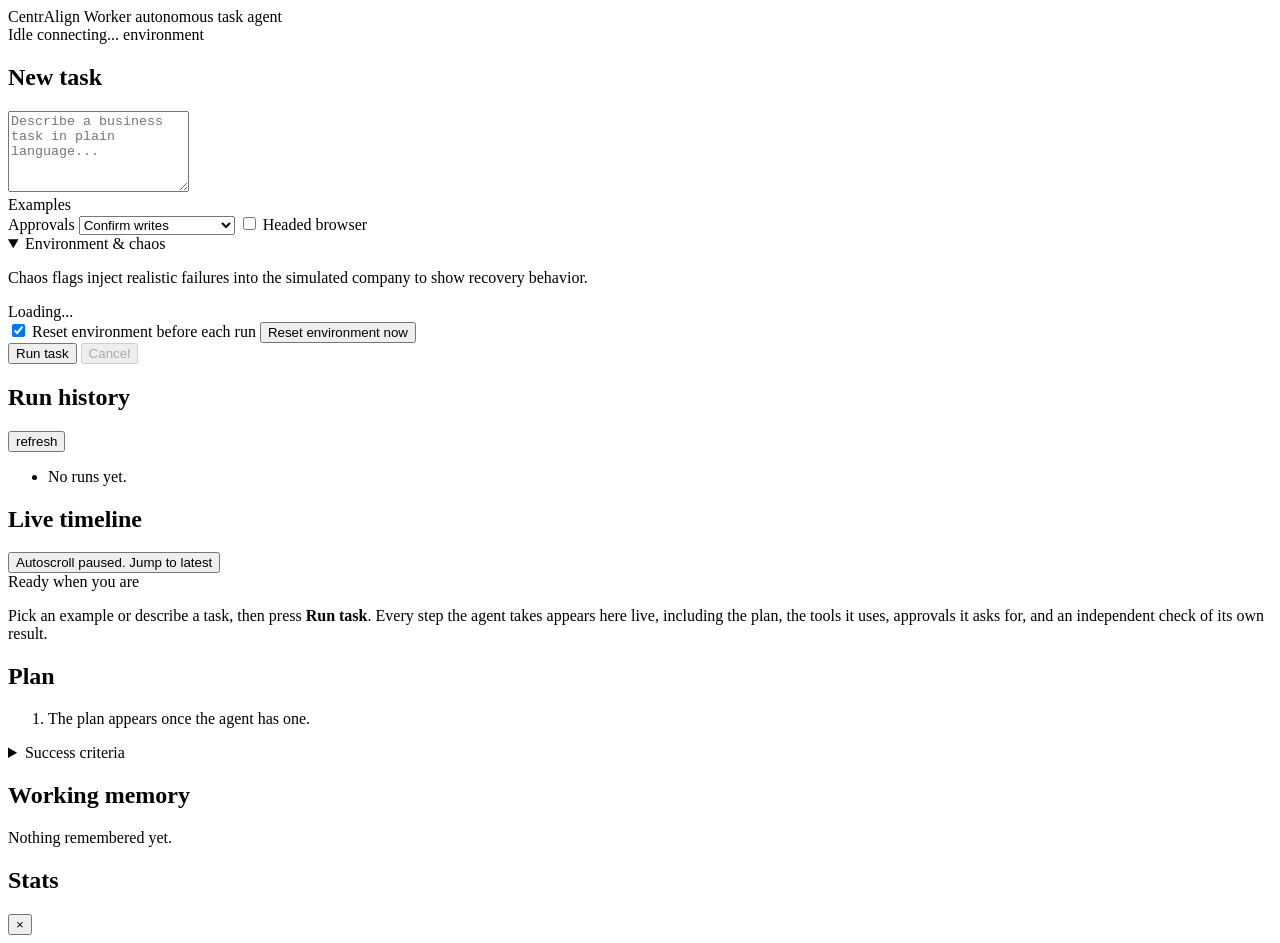
==== worker/ui/index.html @ 41c17238 "Autonomous AI task worker for CentrAlignAI" ====
<!doctype html>
<html lang="en">
<head>
  <meta charset="utf-8">
  <meta name="viewport" content="width=device-width, initial-scale=1">
  <title>CentrAlign Worker</title>
  <link rel="icon" href="data:image/svg+xml,%3Csvg xmlns='http://www.w3.org/2000/svg' viewBox='0 0 32 32'%3E%3Crect width='32' height='32' rx='8' fill='%234f46e5'/%3E%3Cpath d='M9 16.5l5 5 9-11' fill='none' stroke='white' stroke-width='3' stroke-linecap='round' stroke-linejoin='round'/%3E%3C/svg%3E">
  <link rel="stylesheet" href="/ui/styles.css">
</head>
<body>
  <header class="topbar">
    <div class="brand">
      <span class="logo" aria-hidden="true"></span>
      <span class="brand-name">CentrAlign Worker</span>
      <span class="brand-sub">autonomous task agent</span>
    </div>
    <div class="topbar-right">
      <span id="run-pill" class="pill pill-idle" title="Status of the run being viewed">Idle</span>
      <span id="model-badge" class="badge badge-model" title="LLM provider and model">connecting...</span>
      <span class="sim-status" title="Simulated company environment (port 8001)">
        <span id="sim-dot" class="dot dot-unknown"></span><span id="sim-label">environment</span>
      </span>
    </div>
  </header>

  <main class="layout">
    <!-- LEFT: controls -->
    <aside class="col col-left">
      <section class="card">
        <h2>New task</h2>
        <textarea id="task" rows="5" placeholder="Describe a business task in plain language..." spellcheck="false"></textarea>
        <div class="field-label">Examples</div>
        <div id="presets" class="chips"></div>

        <div class="row">
          <label class="field">
            <span class="field-label">Approvals</span>
            <select id="approval-mode">
              <option value="confirm_writes">Confirm writes</option>
              <option value="confirm_all">Confirm everything</option>
              <option value="auto">Auto (irreversible only)</option>
            </select>
          </label>
          <label class="switch" title="Show the real browser window while the agent works">
            <input type="checkbox" id="headed">
            <span class="slider"></span>
            <span class="switch-label">Headed browser</span>
          </label>
        </div>

        <details class="env" open>
          <summary>Environment &amp; chaos</summary>
          <p class="hint">Chaos flags inject realistic failures into the simulated company to show recovery behavior.</p>
          <div id="chaos" class="chaos-list"><span class="muted">Loading...</span></div>
          <label class="check"><input type="checkbox" id="reset-before" checked> Reset environment before each run</label>
          <button id="reset-btn" class="btn btn-ghost" type="button">Reset environment now</button>
        </details>

        <div class="actions">
          <button id="run-btn" class="btn btn-primary" type="button">Run task</button>
          <button id="cancel-btn" class="btn btn-danger-ghost" type="button" disabled>Cancel</button>
        </div>
      </section>

      <section class="card">
        <div class="card-head"><h2>Run history</h2><button id="history-refresh" class="link-btn" type="button">refresh</button></div>
        <ul id="history" class="history"><li class="muted small">No runs yet.</li></ul>
      </section>
    </aside>

    <!-- CENTER: timeline -->
    <section class="col col-center">
      <div class="center-head">
        <h2>Live timeline</h2>
        <span id="timeline-meta" class="muted small"></span>
        <button id="autoscroll-btn" class="btn btn-small hidden" type="button">Autoscroll paused. Jump to latest</button>
      </div>
      <div id="scroller" class="scroller">
        <div id="pending"></div>
        <div id="timeline" class="timeline">
          <div id="empty" class="empty">
            <div class="empty-title">Ready when you are</div>
            <p>Pick an example or describe a task, then press <b>Run task</b>. Every step the agent takes appears here live,
            including the plan, the tools it uses, approvals it asks for, and an independent check of its own result.</p>
          </div>
        </div>
      </div>
    </section>

    <!-- RIGHT: state -->
    <aside class="col col-right">
      <section class="card">
        <h2>Plan</h2>
        <div id="goal" class="goal muted small"></div>
        <ol id="plan" class="plan"><li class="muted small plain">The plan appears once the agent has one.</li></ol>
        <details id="criteria-box" class="criteria hidden"><summary>Success criteria</summary><ul id="criteria"></ul></details>
      </section>

      <section class="card">
        <h2>Working memory</h2>
        <div id="memory" class="memory"><span class="muted small">Nothing remembered yet.</span></div>
      </section>

      <section class="card">
        <h2>Stats</h2>
        <dl id="stats" class="stats"></dl>
      </section>
    </aside>
  </main>

  <div id="lightbox" class="lightbox hidden" role="dialog" aria-modal="true">
    <button id="lightbox-close" class="lightbox-close" type="button" aria-label="Close">&times;</button>
    <img id="lightbox-img" alt="">
    <div id="lightbox-caption" class="lightbox-caption"></div>
  </div>
  <div id="toasts" class="toasts" aria-live="polite"></div>

  <script src="/ui/app.js"></script>
</body>
</html>
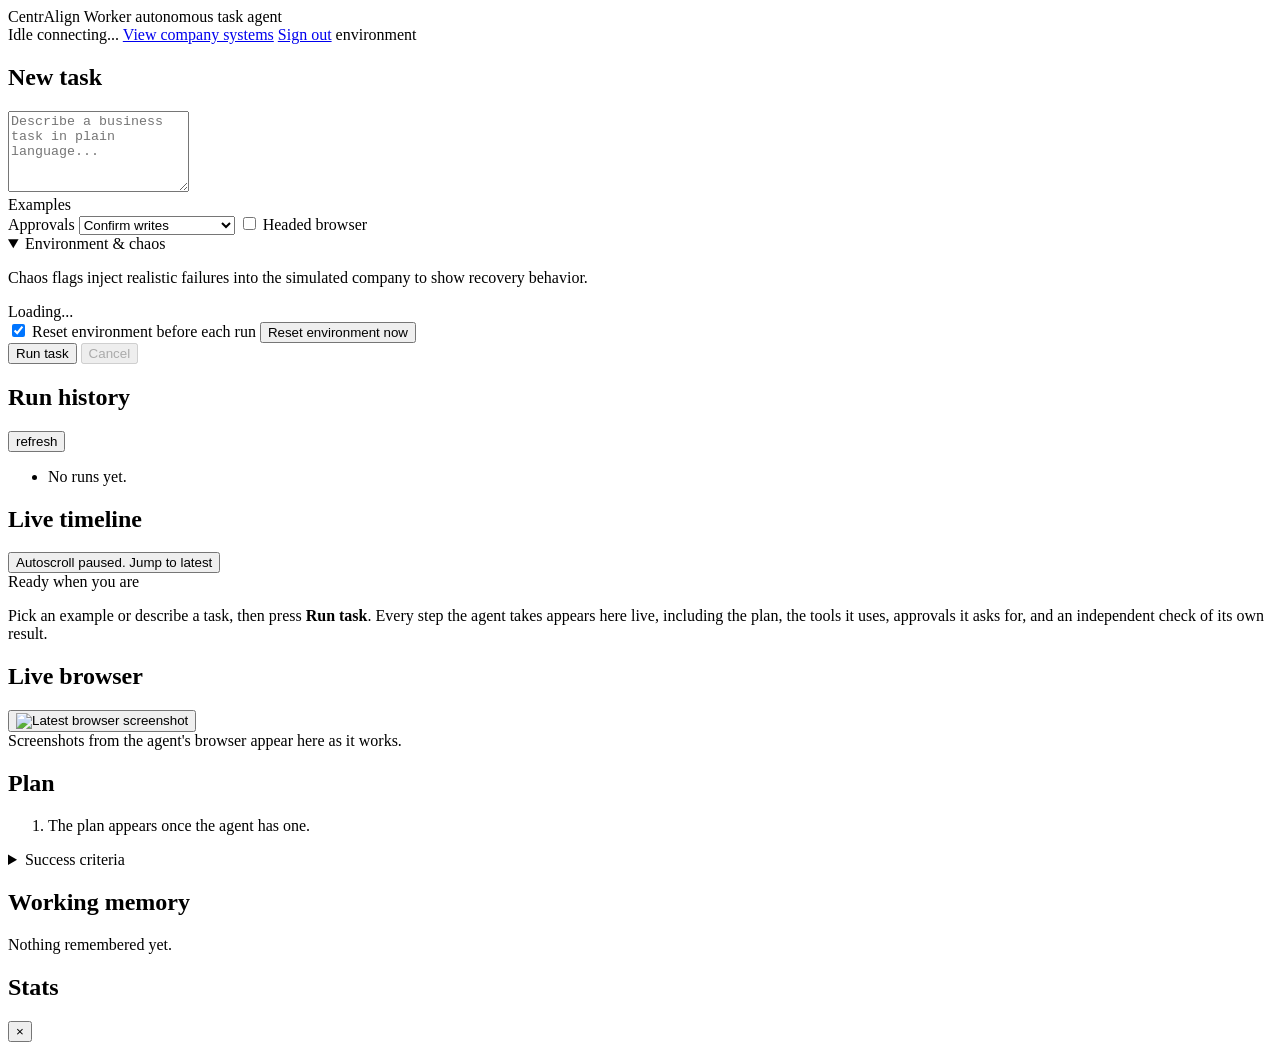
==== commit 9afbdcea: "Before Deployment updates" ====
--- a/worker/ui/index.html
+++ b/worker/ui/index.html
@@ -17,7 +17,10 @@
     <div class="topbar-right">
       <span id="run-pill" class="pill pill-idle" title="Status of the run being viewed">Idle</span>
       <span id="model-badge" class="badge badge-model" title="LLM provider and model">connecting...</span>
-      <span class="sim-status" title="Simulated company environment (port 8001)">
+      <a id="company-link" class="topbar-link hidden" href="/company" target="_blank" rel="noopener"
+         title="Open the simulated company's mail, vendor portal and ERP in a new tab">View company systems</a>
+      <a id="logout-link" class="topbar-link hidden" href="/logout" title="Sign out">Sign out</a>
+      <span class="sim-status" title="Simulated company environment">
         <span id="sim-dot" class="dot dot-unknown"></span><span id="sim-label">environment</span>
       </span>
     </div>
@@ -41,7 +44,7 @@
               <option value="auto">Auto (irreversible only)</option>
             </select>
           </label>
-          <label class="switch" title="Show the real browser window while the agent works">
+          <label id="headed-switch" class="switch" title="Show the real browser window while the agent works">
             <input type="checkbox" id="headed">
             <span class="slider"></span>
             <span class="switch-label">Headed browser</span>
@@ -90,6 +93,13 @@
     <!-- RIGHT: state -->
     <aside class="col col-right">
       <section class="card">
+        <h2>Live browser</h2>
+        <button id="live-btn" class="live-shot hidden" type="button" title="Click to enlarge"><img id="live-img" alt="Latest browser screenshot"></button>
+        <div id="live-empty" class="muted small">Screenshots from the agent's browser appear here as it works.</div>
+        <div id="live-caption" class="live-caption small"></div>
+      </section>
+
+      <section class="card">
         <h2>Plan</h2>
         <div id="goal" class="goal muted small"></div>
         <ol id="plan" class="plan"><li class="muted small plain">The plan appears once the agent has one.</li></ol>
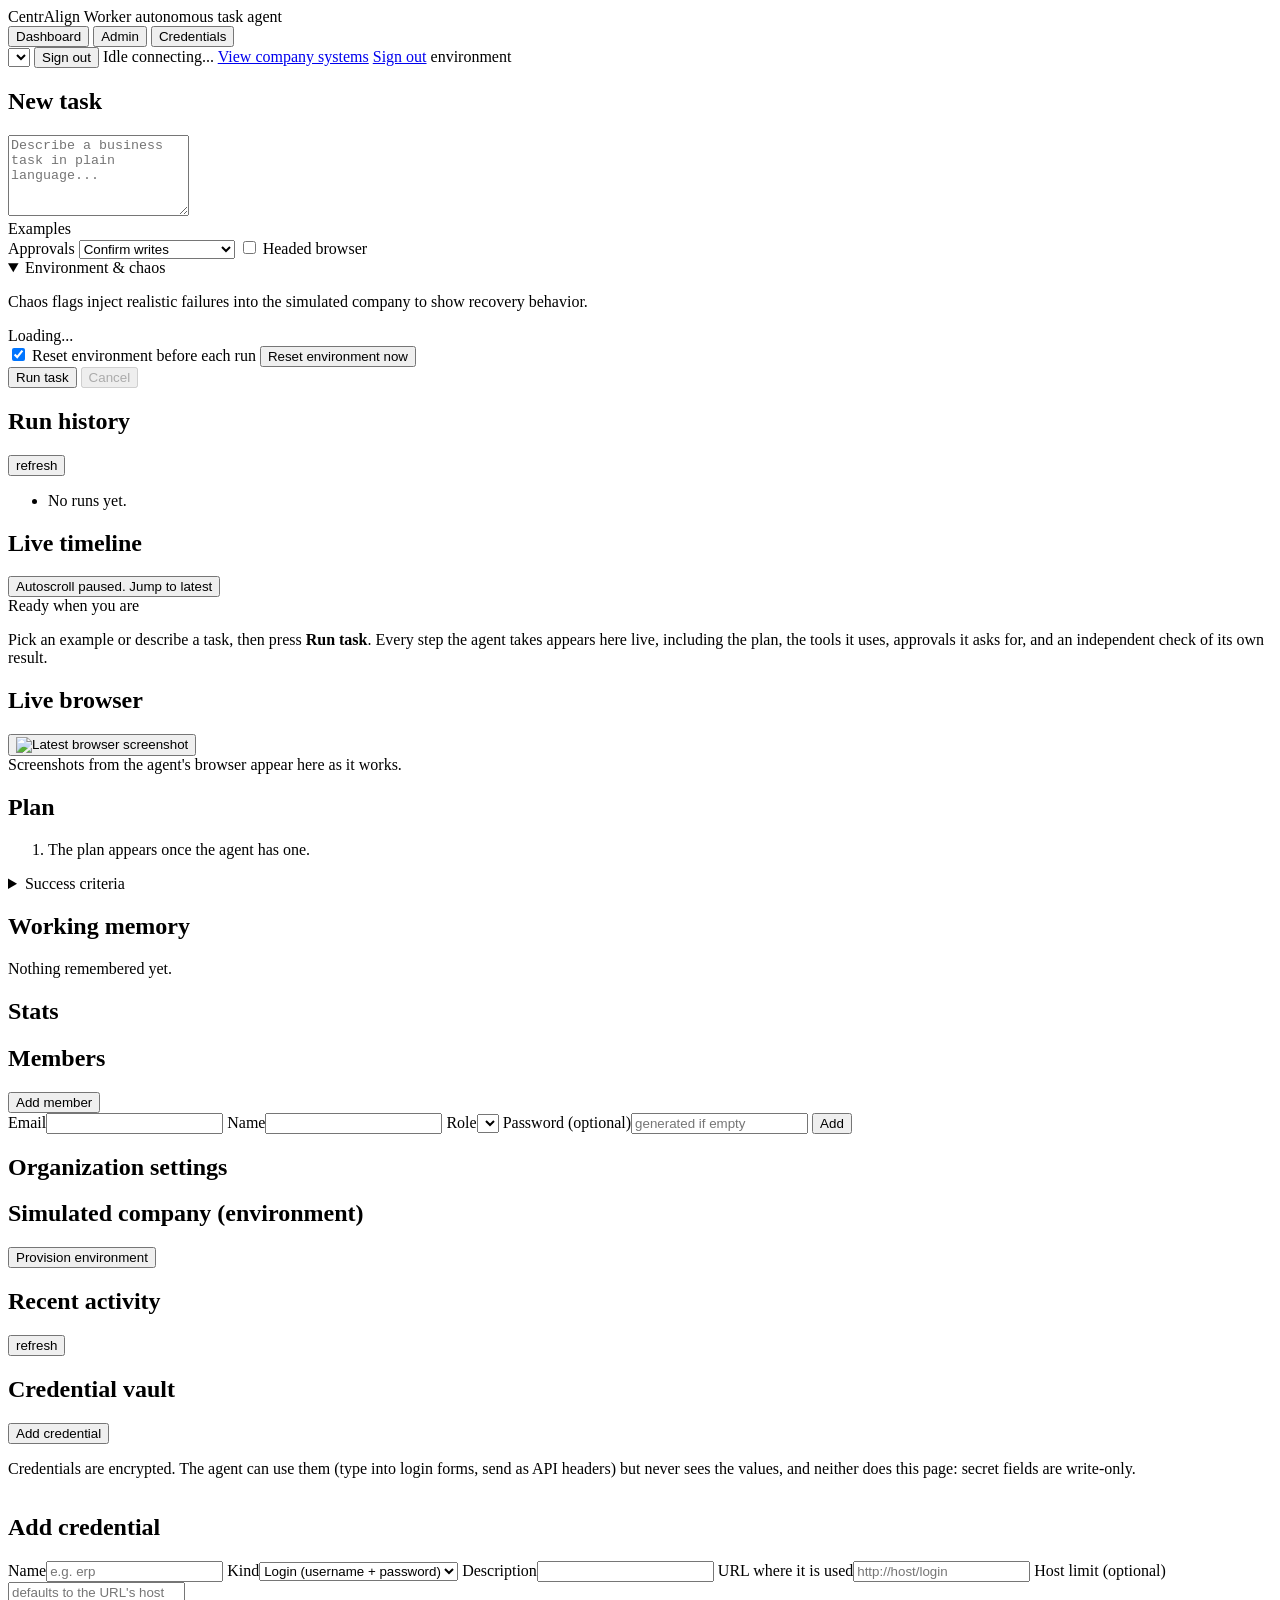
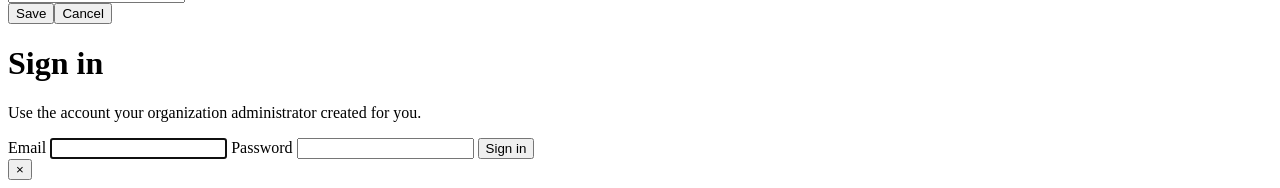
==== commit 8fabc3f3: "Inprogress of adding multiple agents including Postgresql connection" ====
--- a/worker/ui/index.html
+++ b/worker/ui/index.html
@@ -14,7 +14,19 @@
       <span class="brand-name">CentrAlign Worker</span>
       <span class="brand-sub">autonomous task agent</span>
     </div>
+    <nav id="main-nav" class="main-nav hidden" aria-label="Pages">
+      <button class="nav-btn active" type="button" data-view="dashboard">Dashboard</button>
+      <button class="nav-btn hidden" type="button" data-view="admin">Admin</button>
+      <button class="nav-btn hidden" type="button" data-view="credentials">Credentials</button>
+    </nav>
     <div class="topbar-right">
+      <span id="user-box" class="user-box hidden">
+        <select id="org-switch" class="org-switch hidden" title="Switch organization" aria-label="Organization"></select>
+        <span id="org-name" class="org-name"></span>
+        <span id="user-name" class="user-name"></span>
+        <span id="role-badge" class="role-badge" title="Your role in this organization"></span>
+        <button id="logout-btn" class="topbar-link" type="button" title="Sign out">Sign out</button>
+      </span>
       <span id="run-pill" class="pill pill-idle" title="Status of the run being viewed">Idle</span>
       <span id="model-badge" class="badge badge-model" title="LLM provider and model">connecting...</span>
       <a id="company-link" class="topbar-link hidden" href="/company" target="_blank" rel="noopener"
@@ -26,11 +38,12 @@
     </div>
   </header>
 
-  <main class="layout">
+  <main class="layout" id="view-dashboard">
     <!-- LEFT: controls -->
     <aside class="col col-left">
       <section class="card">
         <h2>New task</h2>
+        <div id="access-note" class="notice hidden"></div>
         <textarea id="task" rows="5" placeholder="Describe a business task in plain language..." spellcheck="false"></textarea>
         <div class="field-label">Examples</div>
         <div id="presets" class="chips"></div>
@@ -118,6 +131,76 @@
     </aside>
   </main>
 
+  <!-- Multi-user mode only: Admin and Credentials pages (filled by admin.js) -->
+  <section id="view-admin" class="page hidden" aria-label="Administration">
+    <div class="page-inner">
+      <div class="card">
+        <div class="card-head"><h2>Members</h2><button id="member-add-toggle" class="btn btn-small" type="button">Add member</button></div>
+        <form id="member-form" class="inline-form hidden" autocomplete="off">
+          <label class="field"><span class="field-label">Email</span><input id="member-email" type="email" required maxlength="320"></label>
+          <label class="field"><span class="field-label">Name</span><input id="member-name" type="text" maxlength="120"></label>
+          <label class="field"><span class="field-label">Role</span><select id="member-role"></select></label>
+          <label class="field"><span class="field-label">Password (optional)</span><input id="member-password" type="password" minlength="10" autocomplete="new-password" placeholder="generated if empty"></label>
+          <button class="btn btn-primary" type="submit">Add</button>
+        </form>
+        <div id="member-secret" class="notice hidden"></div>
+        <div class="table-wrap"><table id="members-table" class="data-table"></table></div>
+      </div>
+      <div class="card">
+        <h2>Organization settings</h2>
+        <form id="settings-form" class="settings-grid"></form>
+      </div>
+      <div class="card">
+        <h2>Simulated company (environment)</h2>
+        <p id="env-status" class="muted small"></p>
+        <button id="env-provision" class="btn btn-ghost fit" type="button">Provision environment</button>
+      </div>
+      <div class="card">
+        <div class="card-head"><h2>Recent activity</h2><button id="audit-refresh" class="link-btn" type="button">refresh</button></div>
+        <div class="table-wrap"><table id="audit-table" class="data-table"></table></div>
+      </div>
+    </div>
+  </section>
+
+  <section id="view-credentials" class="page hidden" aria-label="Credentials">
+    <div class="page-inner">
+      <div class="card">
+        <div class="card-head"><h2>Credential vault</h2><button id="cred-add" class="btn btn-small" type="button">Add credential</button></div>
+        <p class="hint">Credentials are encrypted. The agent can use them (type into login forms, send as API headers) but never sees the values, and neither does this page: secret fields are write-only.</p>
+        <div class="table-wrap"><table id="cred-table" class="data-table"></table></div>
+      </div>
+      <form id="cred-form" class="card hidden" autocomplete="off">
+        <h2 id="cred-form-title">Add credential</h2>
+        <div class="form-grid">
+          <label class="field"><span class="field-label">Name</span><input id="cred-name" type="text" required maxlength="64" pattern="[A-Za-z0-9_.\-]+" placeholder="e.g. erp"></label>
+          <label class="field"><span class="field-label">Kind</span><select id="cred-kind">
+            <option value="login">Login (username + password)</option>
+            <option value="api_key">API key</option>
+            <option value="header">HTTP header</option></select></label>
+          <label class="field"><span class="field-label">Description</span><input id="cred-description" type="text" maxlength="300"></label>
+          <label class="field"><span class="field-label">URL where it is used</span><input id="cred-url" type="text" maxlength="300" placeholder="http://host/login"></label>
+          <label class="field"><span class="field-label">Host limit (optional)</span><input id="cred-host" type="text" maxlength="253" placeholder="defaults to the URL's host"></label>
+        </div>
+        <div id="cred-fields" class="form-grid"></div>
+        <div class="actions"><button class="btn btn-primary fit" type="submit">Save</button><button id="cred-cancel" class="btn btn-ghost fit" type="button">Cancel</button></div>
+      </form>
+    </div>
+  </section>
+
+  <!-- Multi-user mode only: the sign-in screen -->
+  <div id="login-screen" class="login-screen hidden">
+    <form id="login-form" class="login-card" autocomplete="on">
+      <h1>Sign in</h1>
+      <p class="muted small">Use the account your organization administrator created for you.</p>
+      <div id="login-error" class="login-error hidden" role="alert"></div>
+      <label class="field-label" for="login-email">Email</label>
+      <input id="login-email" type="email" autocomplete="username" required autofocus>
+      <label class="field-label" for="login-password">Password</label>
+      <input id="login-password" type="password" autocomplete="current-password" required>
+      <button id="login-submit" class="btn btn-primary" type="submit">Sign in</button>
+    </form>
+  </div>
+
   <div id="lightbox" class="lightbox hidden" role="dialog" aria-modal="true">
     <button id="lightbox-close" class="lightbox-close" type="button" aria-label="Close">&times;</button>
     <img id="lightbox-img" alt="">
@@ -126,5 +209,6 @@
   <div id="toasts" class="toasts" aria-live="polite"></div>
 
   <script src="/ui/app.js"></script>
+  <script src="/ui/admin.js"></script>
 </body>
 </html>
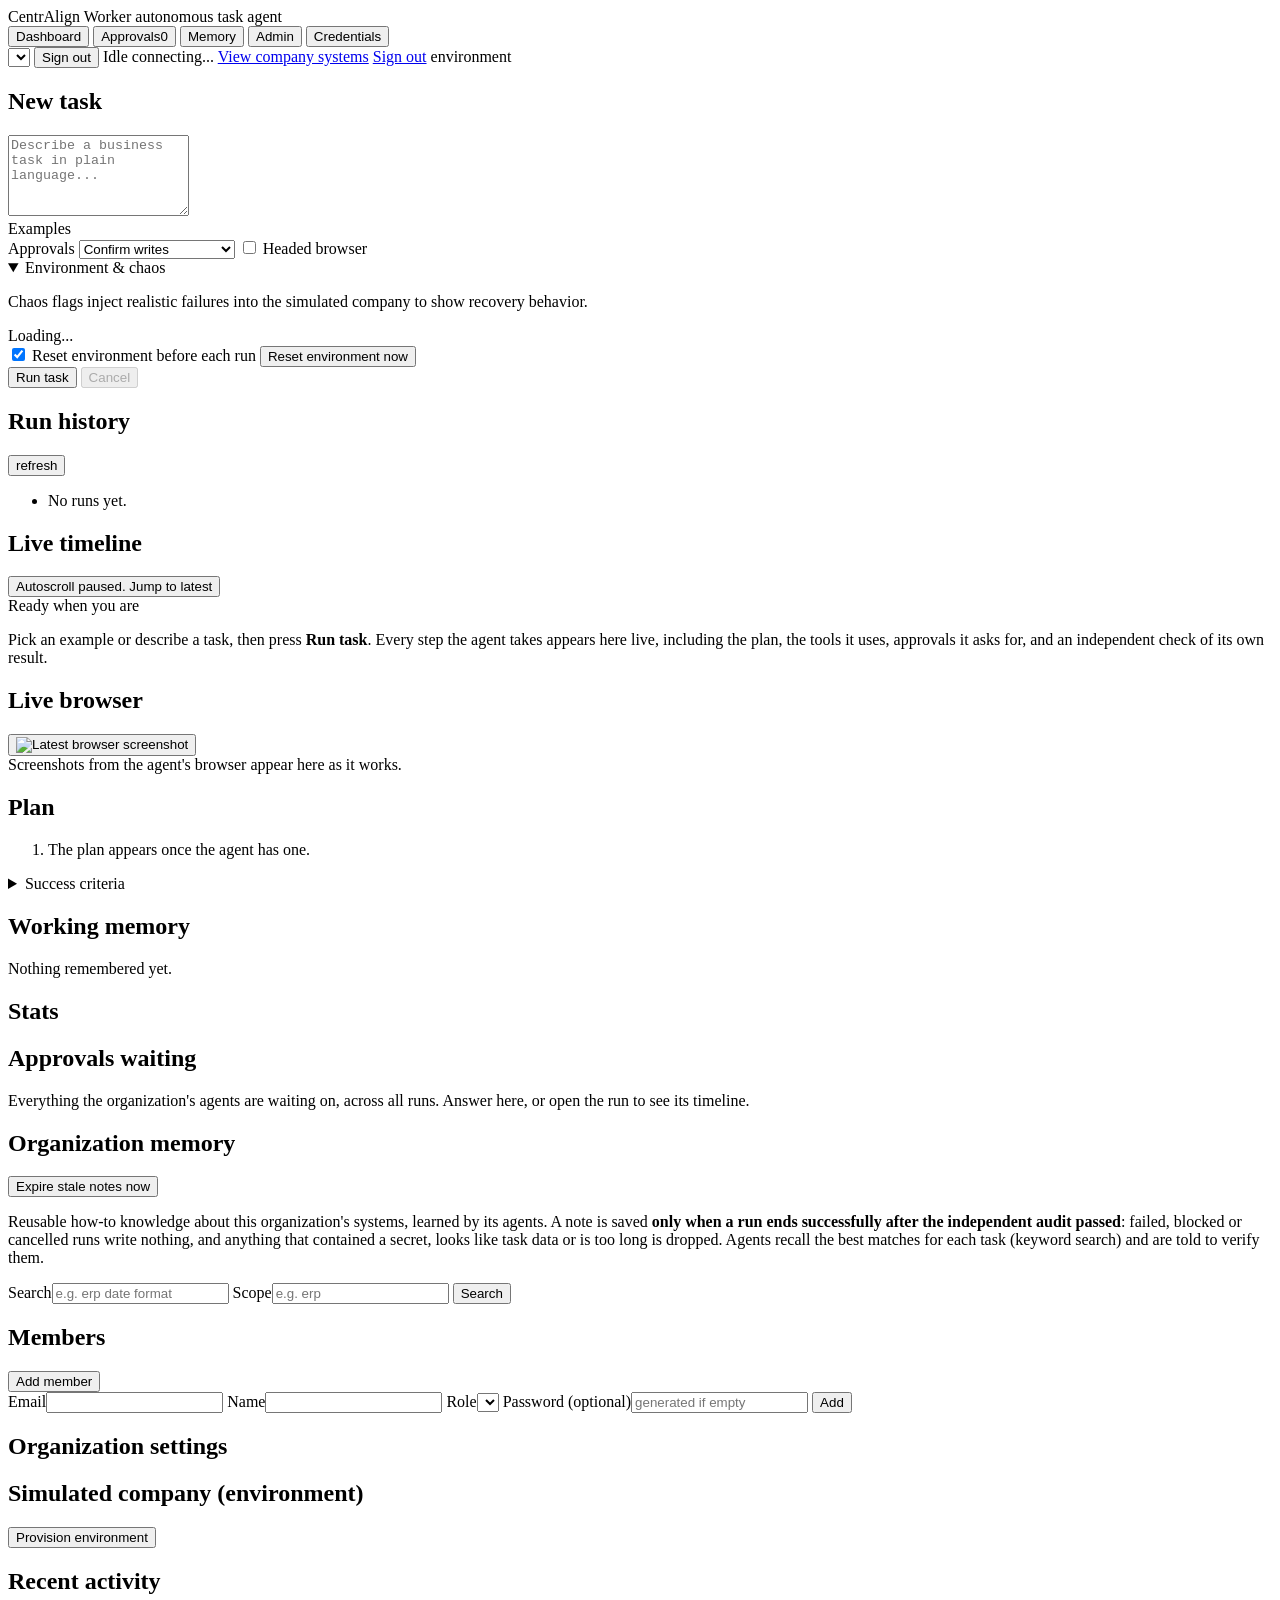
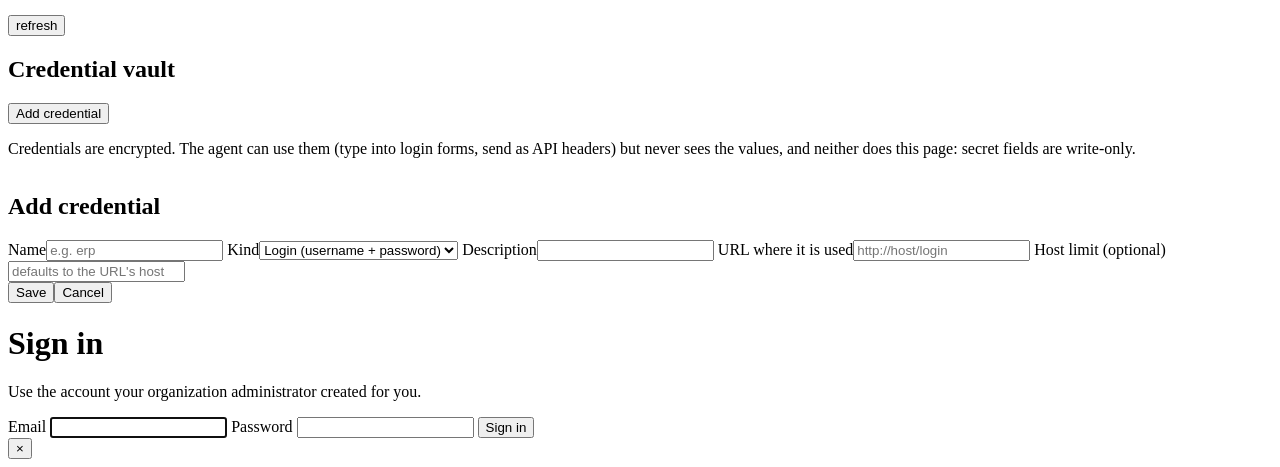
==== commit 2c19ff53: "Added more worker agent cases including multi sign-in, concurrency etc." ====
--- a/worker/ui/index.html
+++ b/worker/ui/index.html
@@ -16,6 +16,8 @@
     </div>
     <nav id="main-nav" class="main-nav hidden" aria-label="Pages">
       <button class="nav-btn active" type="button" data-view="dashboard">Dashboard</button>
+      <button class="nav-btn hidden" type="button" data-view="approvals" id="nav-approvals">Approvals<span id="approvals-badge" class="nav-badge hidden" title="Approvals waiting for you">0</span></button>
+      <button class="nav-btn hidden" type="button" data-view="memory" id="nav-memory">Memory</button>
       <button class="nav-btn hidden" type="button" data-view="admin">Admin</button>
       <button class="nav-btn hidden" type="button" data-view="credentials">Credentials</button>
     </nav>
@@ -131,6 +133,33 @@
     </aside>
   </main>
 
+  <!-- Multi-user mode only: the approvals inbox (filled by approvals.js) -->
+  <section id="view-approvals" class="page hidden" aria-label="Approvals">
+    <div class="page-inner">
+      <div class="card">
+        <div class="card-head"><h2>Approvals waiting</h2><span id="approvals-live" class="muted small"></span></div>
+        <p class="hint">Everything the organization's agents are waiting on, across all runs. Answer here, or open the run to see its timeline.</p>
+        <div id="approvals-list" class="approvals-list"></div>
+      </div>
+    </div>
+  </section>
+
+  <!-- Multi-user mode only: organization memory (filled by memory.js) -->
+  <section id="view-memory" class="page hidden" aria-label="Organization memory">
+    <div class="page-inner">
+      <div class="card">
+        <div class="card-head"><h2>Organization memory</h2><button id="memory-expire" class="btn btn-small-ghost hidden" type="button" title="Expire the notes that nobody has used for the retention period">Expire stale notes now</button></div>
+        <p class="hint">Reusable how-to knowledge about this organization's systems, learned by its agents. A note is saved <b>only when a run ends successfully after the independent audit passed</b>: failed, blocked or cancelled runs write nothing, and anything that contained a secret, looks like task data or is too long is dropped. Agents recall the best matches for each task (keyword search) and are told to verify them. <span id="memory-policy"></span></p>
+        <form id="memory-search" class="inline-form" autocomplete="off">
+          <label class="field"><span class="field-label">Search</span><input id="memory-q" type="search" maxlength="200" placeholder="e.g. erp date format"></label>
+          <label class="field"><span class="field-label">Scope</span><input id="memory-scope" type="text" maxlength="80" placeholder="e.g. erp"></label>
+          <button class="btn btn-primary fit" type="submit">Search</button>
+        </form>
+        <div class="table-wrap"><table id="memory-table" class="data-table memory-table"></table></div>
+      </div>
+    </div>
+  </section>
+
   <!-- Multi-user mode only: Admin and Credentials pages (filled by admin.js) -->
   <section id="view-admin" class="page hidden" aria-label="Administration">
     <div class="page-inner">
@@ -210,5 +239,7 @@
 
   <script src="/ui/app.js"></script>
   <script src="/ui/admin.js"></script>
+  <script src="/ui/approvals.js"></script>
+  <script src="/ui/memory.js"></script>
 </body>
 </html>
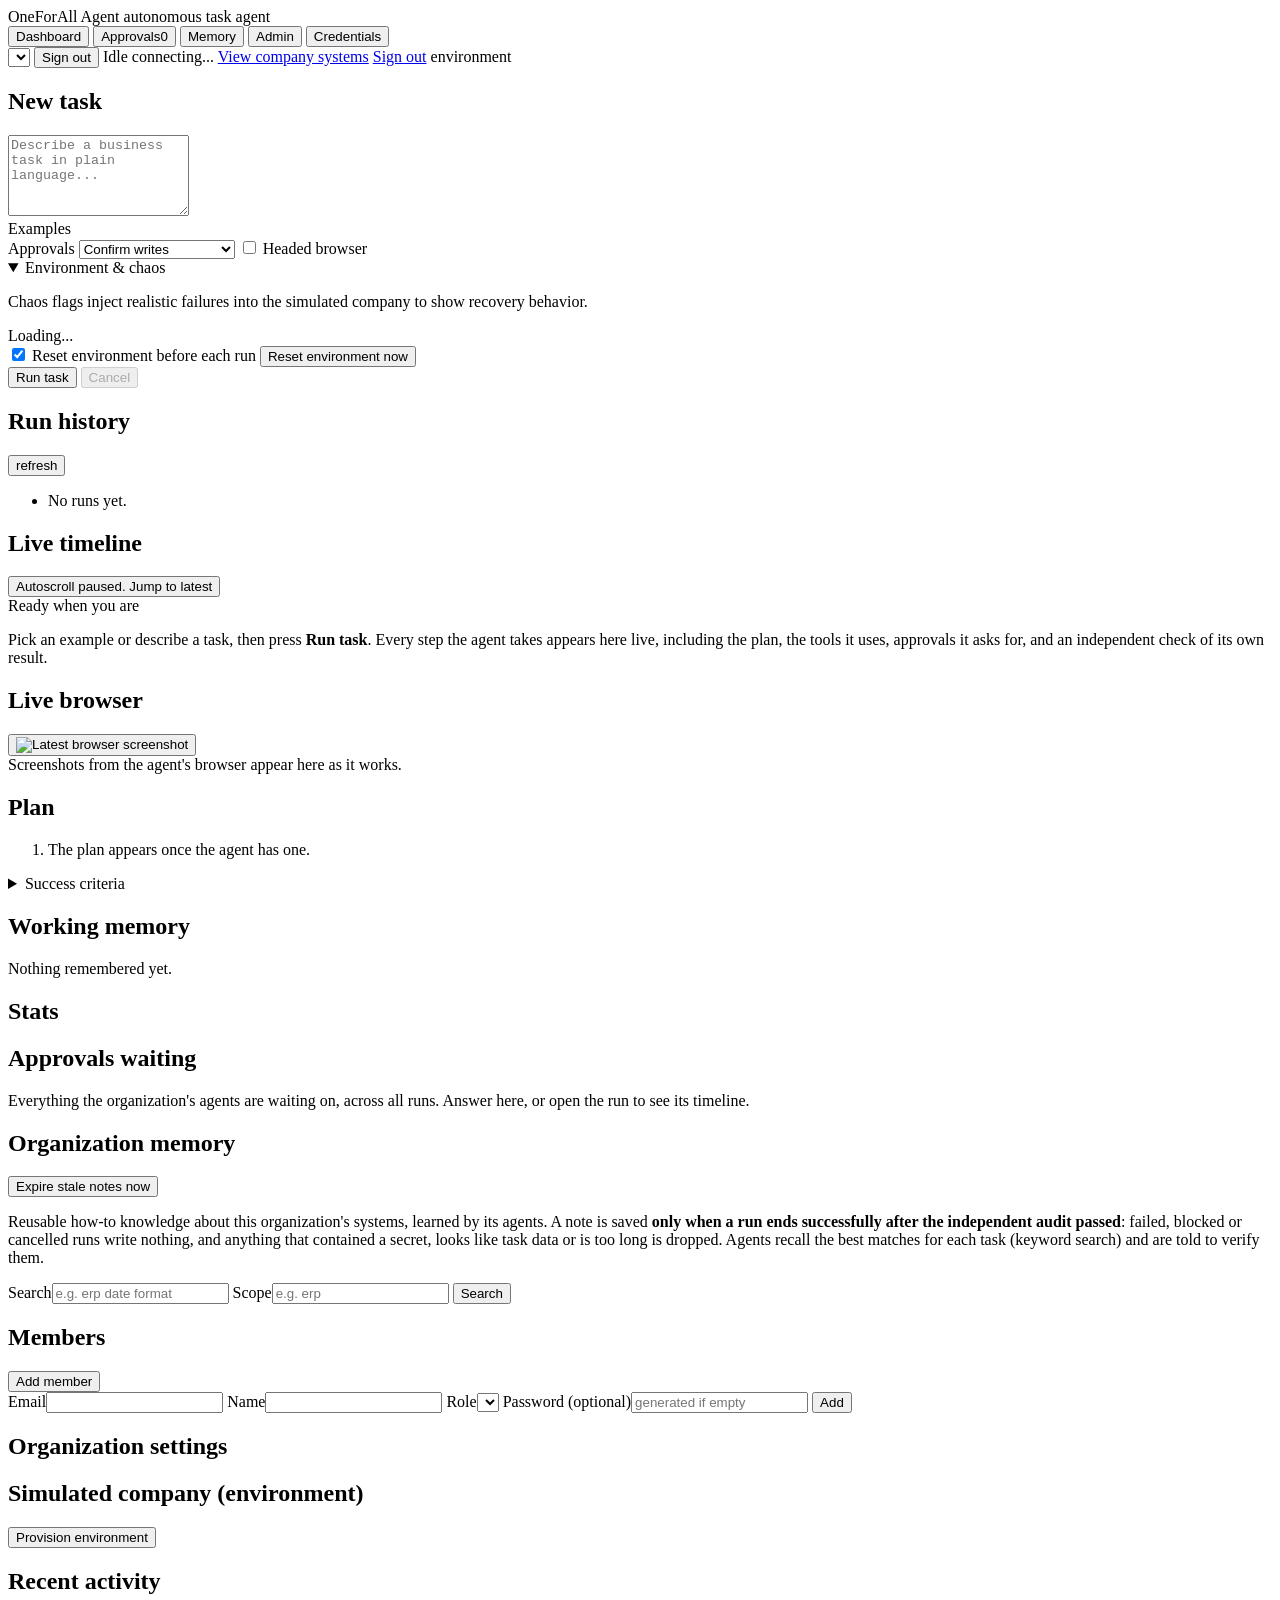
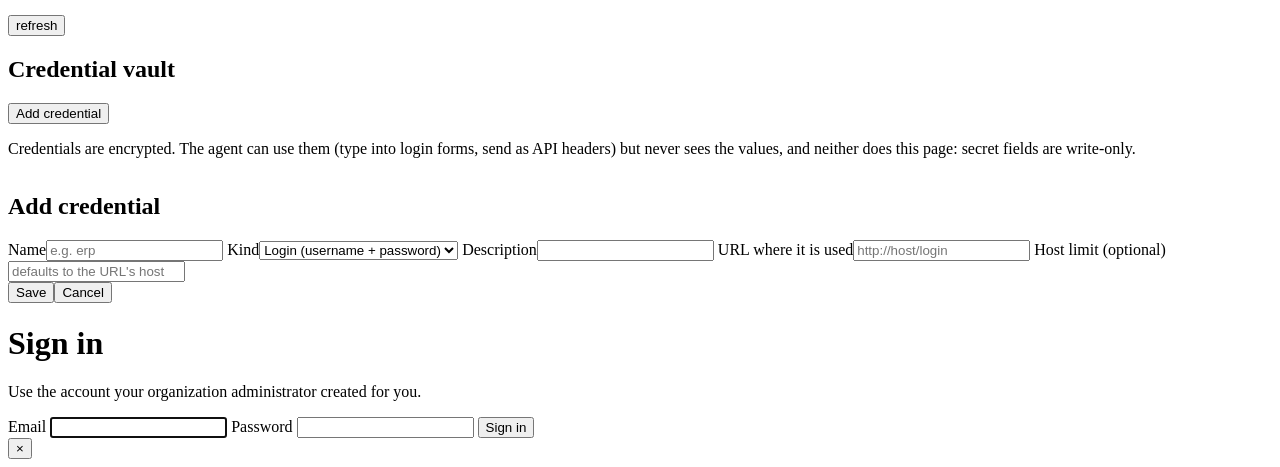
==== commit 06343881: "Now added the CI/CD pipeline checks" ====
--- a/worker/ui/index.html
+++ b/worker/ui/index.html
@@ -3,7 +3,7 @@
 <head>
   <meta charset="utf-8">
   <meta name="viewport" content="width=device-width, initial-scale=1">
-  <title>CentrAlign Worker</title>
+  <title>OneForAll Agent</title>
   <link rel="icon" href="data:image/svg+xml,%3Csvg xmlns='http://www.w3.org/2000/svg' viewBox='0 0 32 32'%3E%3Crect width='32' height='32' rx='8' fill='%234f46e5'/%3E%3Cpath d='M9 16.5l5 5 9-11' fill='none' stroke='white' stroke-width='3' stroke-linecap='round' stroke-linejoin='round'/%3E%3C/svg%3E">
   <link rel="stylesheet" href="/ui/styles.css">
 </head>
@@ -11,7 +11,7 @@
   <header class="topbar">
     <div class="brand">
       <span class="logo" aria-hidden="true"></span>
-      <span class="brand-name">CentrAlign Worker</span>
+      <span class="brand-name">OneForAll Agent</span>
       <span class="brand-sub">autonomous task agent</span>
     </div>
     <nav id="main-nav" class="main-nav hidden" aria-label="Pages">
